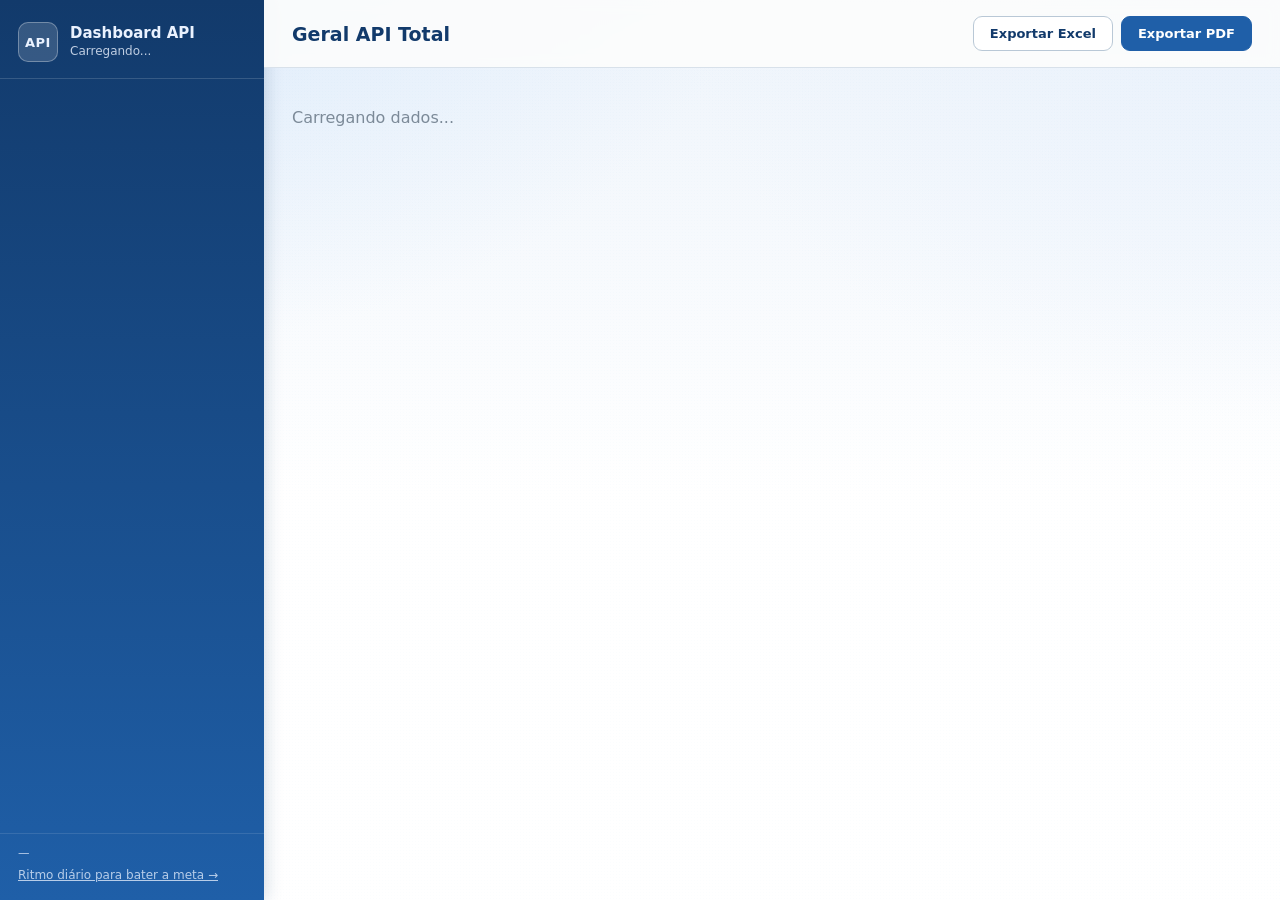
==== index.html @ dc97330e "Add root redirect to Site/index.html for GitHub Pages entry point Co-Authored-By: Claude Sonnet 5 <n" ====
<!doctype html>
<html lang="pt-BR">
<head>
<meta charset="UTF-8">
<meta http-equiv="refresh" content="0; url=Site/index.html">
<title>Dashboard API</title>
</head>
<body>
<p>Redirecionando para <a href="Site/index.html">Site/index.html</a>...</p>
</body>
</html>
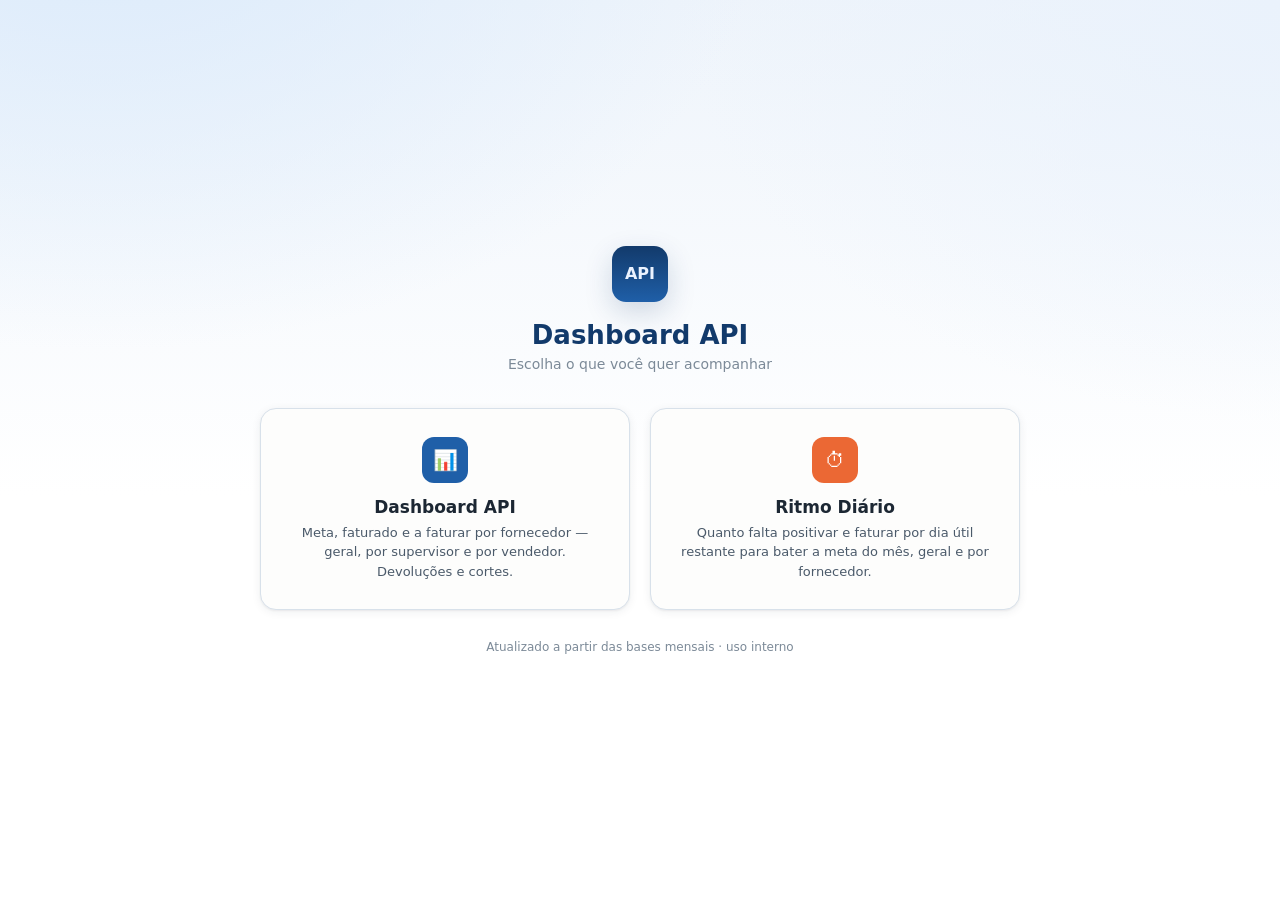
==== commit 2a473899: "Add landing menu to choose Dashboard API or Ritmo Diario Replaces the auto-redirect at the root with" ====
--- a/index.html
+++ b/index.html
@@ -2,10 +2,71 @@
 <html lang="pt-BR">
 <head>
 <meta charset="UTF-8">
-<meta http-equiv="refresh" content="0; url=Site/index.html">
+<meta name="viewport" content="width=device-width, initial-scale=1.0">
 <title>Dashboard API</title>
+<style>
+  :root {
+    --page-bg-1: #eef4fb; --page-bg-2: #ffffff;
+    --paper: #fdfdfc; --ink: #1c2733; --ink-soft: #4b5a6a; --ink-muted: #7c8a98;
+    --line: #d8e1ea; --blue: #1f5fa8; --blue-deep: #123a6b;
+    --shadow: 0 2px 10px rgba(28,39,51,.07), 0 1px 2px rgba(28,39,51,.06);
+    --shadow-lift: 0 10px 28px rgba(18,58,107,.18);
+  }
+  * { box-sizing: border-box; }
+  body {
+    margin: 0; min-height: 100vh; font-family: system-ui, -apple-system, "Segoe UI", sans-serif;
+    color: var(--ink); display: flex; align-items: center; justify-content: center; padding: 24px;
+    background:
+      radial-gradient(1200px 800px at 8% -10%, #dcebfb 0%, transparent 55%),
+      radial-gradient(1000px 700px at 100% 0%, #eaf2fc 0%, transparent 60%),
+      linear-gradient(180deg, var(--page-bg-1) 0%, var(--page-bg-2) 55%);
+  }
+  .wrap { max-width: 760px; width: 100%; text-align: center; }
+  .brand-mark {
+    width: 56px; height: 56px; border-radius: 14px; margin: 0 auto 18px;
+    background: linear-gradient(180deg, var(--blue-deep), var(--blue)); color: #eaf2ff;
+    display: flex; align-items: center; justify-content: center; font-weight: 800; font-size: 16px;
+    box-shadow: var(--shadow-lift);
+  }
+  h1 { font-size: 26px; color: var(--blue-deep); margin: 0 0 6px; }
+  .sub { color: var(--ink-muted); font-size: 14px; margin-bottom: 36px; }
+  .cards { display: grid; grid-template-columns: 1fr 1fr; gap: 20px; }
+  @media (max-width: 620px) { .cards { grid-template-columns: 1fr; } }
+  .card {
+    background: var(--paper); border: 1px solid var(--line); border-radius: 16px;
+    padding: 28px 24px; text-decoration: none; color: var(--ink); box-shadow: var(--shadow);
+    transition: transform .14s ease, box-shadow .14s ease; display: block;
+  }
+  .card:hover { transform: translateY(-3px); box-shadow: var(--shadow-lift); }
+  .card .icon {
+    width: 46px; height: 46px; border-radius: 12px; margin: 0 auto 14px;
+    display: flex; align-items: center; justify-content: center; font-size: 20px; color: #fff;
+  }
+  .card.dash .icon { background: var(--blue); }
+  .card.ritmo .icon { background: #eb6834; }
+  .card h2 { font-size: 17px; margin: 0 0 6px; }
+  .card p { font-size: 13px; color: var(--ink-soft); margin: 0; line-height: 1.5; }
+  .foot { margin-top: 30px; font-size: 12px; color: var(--ink-muted); }
+</style>
 </head>
 <body>
-<p>Redirecionando para <a href="Site/index.html">Site/index.html</a>...</p>
+  <div class="wrap">
+    <div class="brand-mark">API</div>
+    <h1>Dashboard API</h1>
+    <div class="sub">Escolha o que você quer acompanhar</div>
+    <div class="cards">
+      <a class="card dash" href="Site/index.html">
+        <div class="icon">📊</div>
+        <h2>Dashboard API</h2>
+        <p>Meta, faturado e a faturar por fornecedor — geral, por supervisor e por vendedor. Devoluções e cortes.</p>
+      </a>
+      <a class="card ritmo" href="Ritmo/index.html">
+        <div class="icon">⏱</div>
+        <h2>Ritmo Diário</h2>
+        <p>Quanto falta positivar e faturar por dia útil restante para bater a meta do mês, geral e por fornecedor.</p>
+      </a>
+    </div>
+    <div class="foot">Atualizado a partir das bases mensais · uso interno</div>
+  </div>
 </body>
 </html>
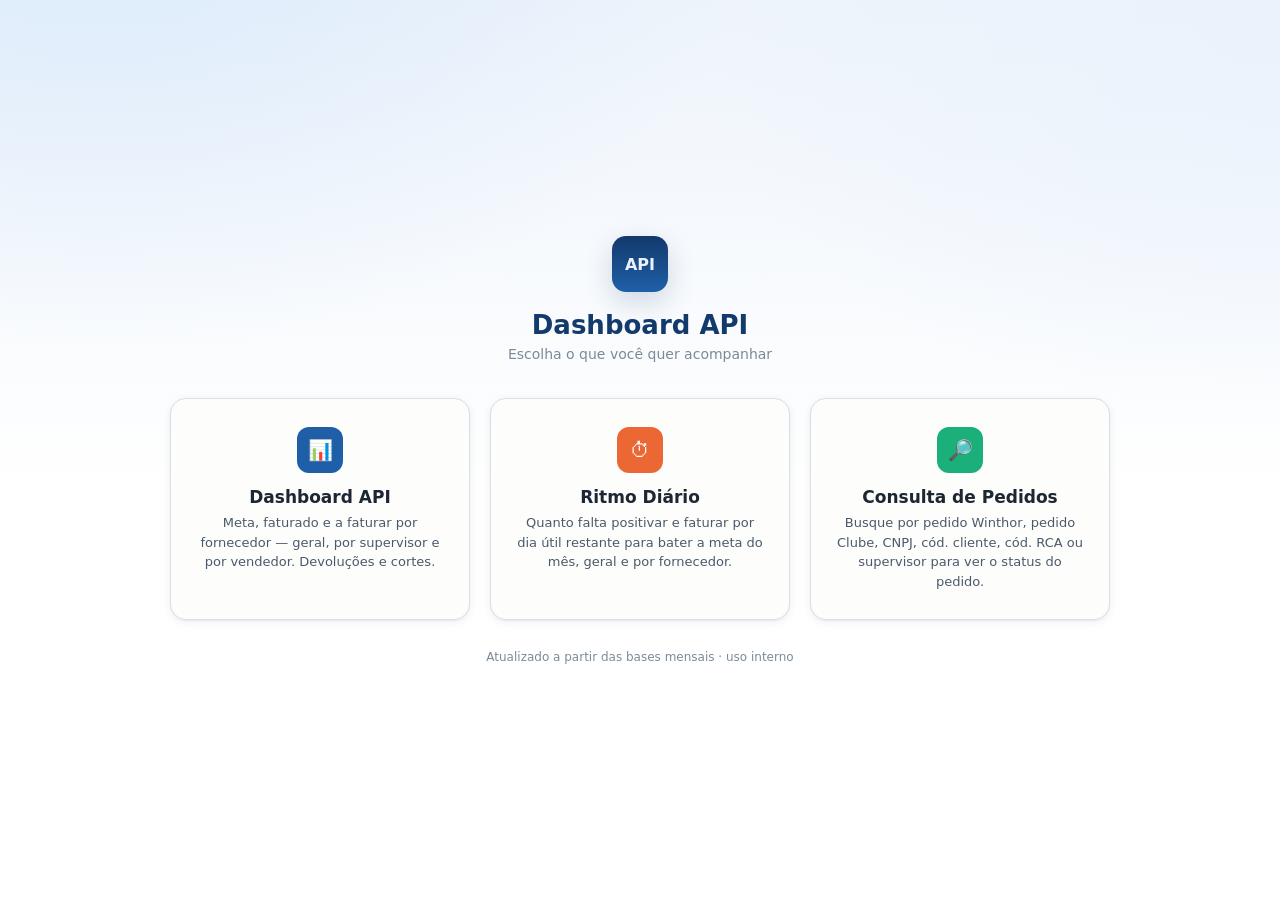
==== commit 824f2d86: "Migra base de vendas 8014 -> 8022 e adiciona Consulta de Pedidos A 8022 substitui a 8014 (mesmas inf" ====
--- a/index.html
+++ b/index.html
@@ -21,7 +21,7 @@
       radial-gradient(1000px 700px at 100% 0%, #eaf2fc 0%, transparent 60%),
       linear-gradient(180deg, var(--page-bg-1) 0%, var(--page-bg-2) 55%);
   }
-  .wrap { max-width: 760px; width: 100%; text-align: center; }
+  .wrap { max-width: 940px; width: 100%; text-align: center; }
   .brand-mark {
     width: 56px; height: 56px; border-radius: 14px; margin: 0 auto 18px;
     background: linear-gradient(180deg, var(--blue-deep), var(--blue)); color: #eaf2ff;
@@ -30,7 +30,8 @@
   }
   h1 { font-size: 26px; color: var(--blue-deep); margin: 0 0 6px; }
   .sub { color: var(--ink-muted); font-size: 14px; margin-bottom: 36px; }
-  .cards { display: grid; grid-template-columns: 1fr 1fr; gap: 20px; }
+  .cards { display: grid; grid-template-columns: 1fr 1fr 1fr; gap: 20px; }
+  @media (max-width: 860px) { .cards { grid-template-columns: 1fr 1fr; } }
   @media (max-width: 620px) { .cards { grid-template-columns: 1fr; } }
   .card {
     background: var(--paper); border: 1px solid var(--line); border-radius: 16px;
@@ -44,6 +45,7 @@
   }
   .card.dash .icon { background: var(--blue); }
   .card.ritmo .icon { background: #eb6834; }
+  .card.consulta .icon { background: #1baf7a; }
   .card h2 { font-size: 17px; margin: 0 0 6px; }
   .card p { font-size: 13px; color: var(--ink-soft); margin: 0; line-height: 1.5; }
   .foot { margin-top: 30px; font-size: 12px; color: var(--ink-muted); }
@@ -65,6 +67,11 @@
         <h2>Ritmo Diário</h2>
         <p>Quanto falta positivar e faturar por dia útil restante para bater a meta do mês, geral e por fornecedor.</p>
       </a>
+      <a class="card consulta" href="Consulta/index.html">
+        <div class="icon">🔎</div>
+        <h2>Consulta de Pedidos</h2>
+        <p>Busque por pedido Winthor, pedido Clube, CNPJ, cód. cliente, cód. RCA ou supervisor para ver o status do pedido.</p>
+      </a>
     </div>
     <div class="foot">Atualizado a partir das bases mensais · uso interno</div>
   </div>
